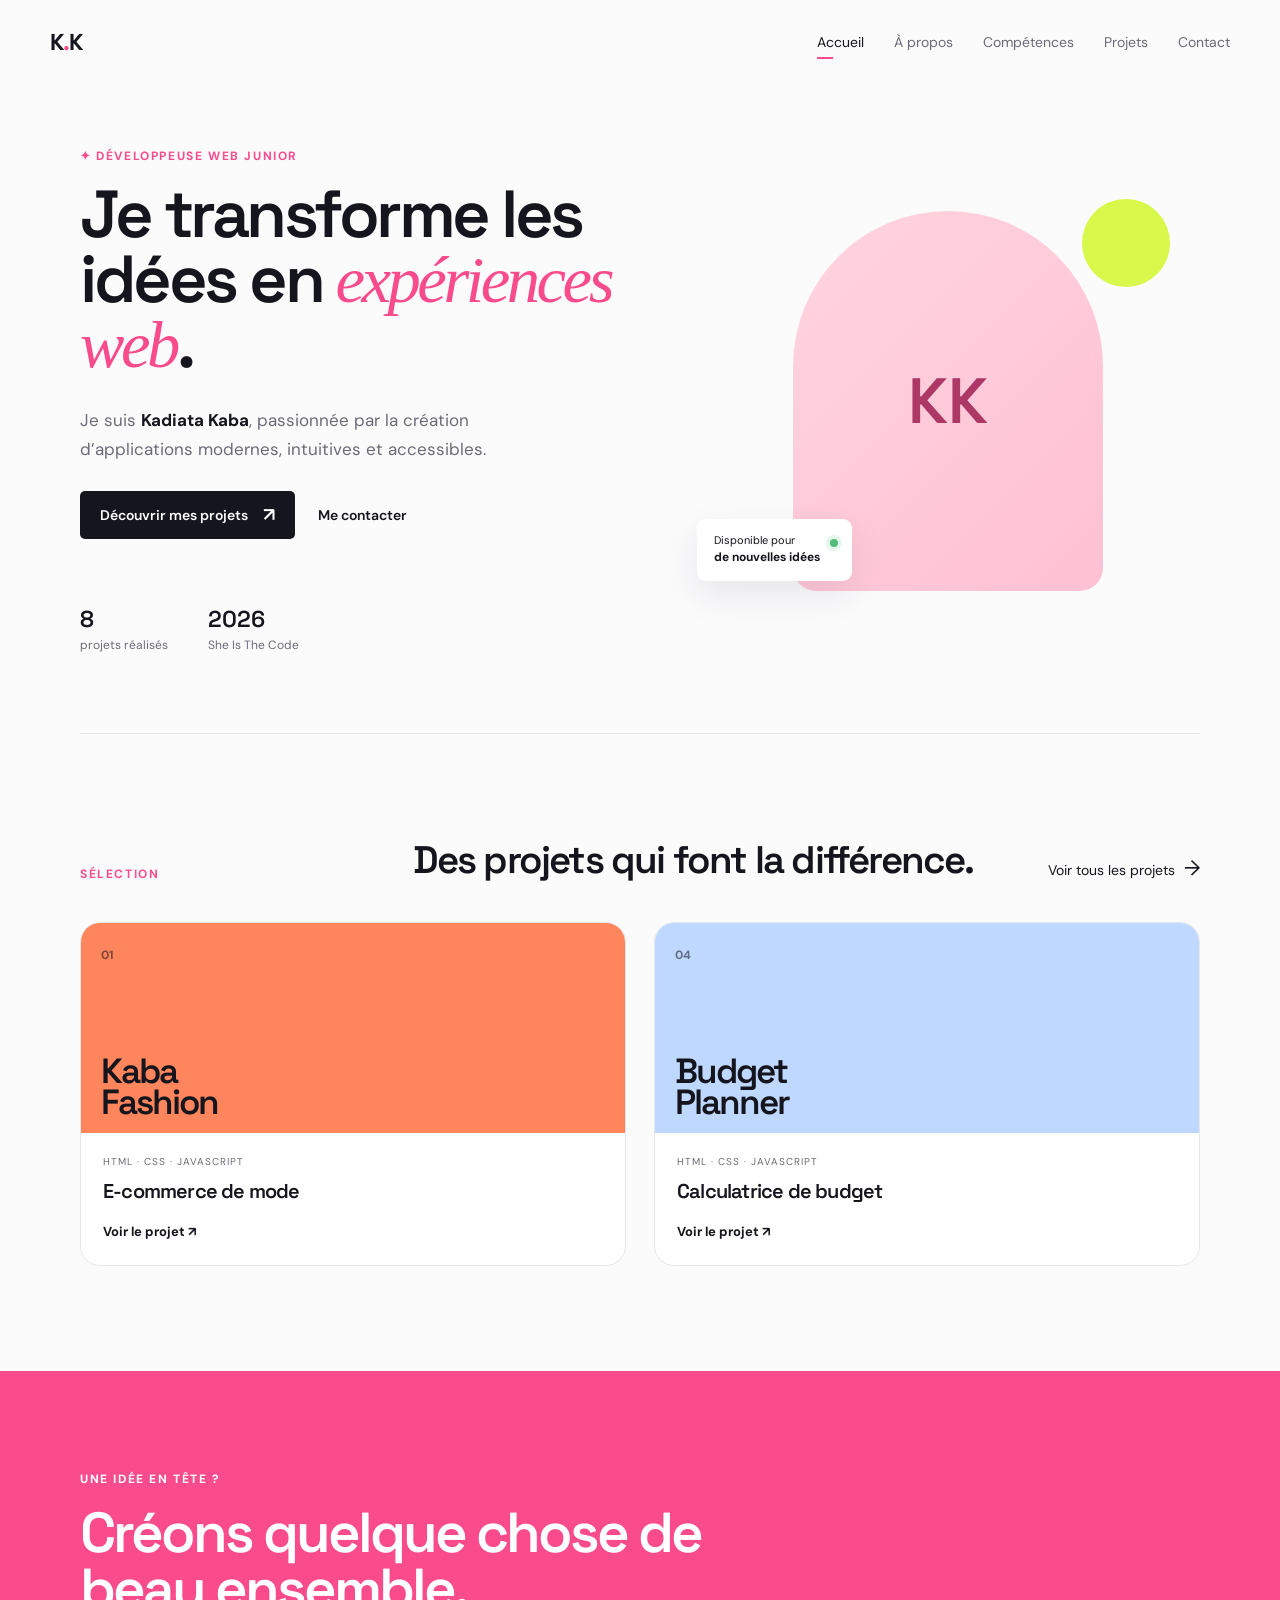
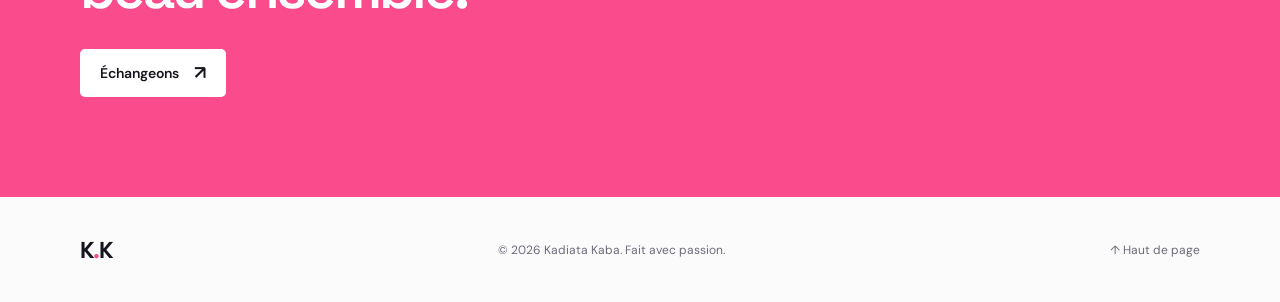
==== index.html @ d0dee3c1 "mon premier commit" ====
<!DOCTYPE html>
<html lang="fr">
<head>
  <meta charset="UTF-8">
  <meta name="viewport" content="width=device-width, initial-scale=1.0">
  <meta name="description" content="Portfolio de Kadiata Kaba, développeuse web formée chez She Is The Code.">
  <title>Kadiata Kaba — Développeuse Web</title>
  <link rel="preconnect" href="https://fonts.googleapis.com">
  <link rel="preconnect" href="https://fonts.gstatic.com" crossorigin>
  <link href="https://fonts.googleapis.com/css2?family=DM+Sans:wght@400;500;600;700&family=Space+Grotesk:wght@500;600;700&display=swap" rel="stylesheet">
  <link rel="stylesheet" href="style.css">
</head>
<body>
  <header class="site-header"><a class="brand" href="index.html">K<span>.</span>K</a><button class="menu-toggle" aria-label="Ouvrir le menu" aria-expanded="false"><i></i><i></i></button><nav><a class="active" href="index.html">Accueil</a><a href="about.html">À propos</a><a href="skills.html">Compétences</a><a href="projects.html">Projets</a><a href="contact.html">Contact</a></nav></header>
  <main>
    <section class="hero container">
      <div class="hero-copy reveal"><p class="eyebrow">✦ Développeuse web junior</p><h1>Je transforme les idées en <em>expériences web</em>.</h1><p class="lead">Je suis <strong>Kadiata Kaba</strong>, passionnée par la création d’applications modernes, intuitives et accessibles.</p><div class="hero-actions"><a class="button primary" href="projects.html">Découvrir mes projets <span>↗</span></a><a class="button text-button" href="contact.html">Me contacter</a></div><div class="mini-stats"><div><b>8</b><span>projets réalisés</span></div><div><b>2026</b><span>She Is The Code</span></div></div></div>
      <div class="portrait-wrap reveal"><div class="orb orb-one"></div><div class="portrait"><img src="photo.jpg" alt="Portrait de Kadiata Kaba" onerror="this.style.display='none';this.parentElement.classList.add('photo-missing')"><span class="initials">KK</span></div><div class="floating-card">Disponible pour<br><b>de nouvelles idées</b><span class="pulse"></span></div></div>
    </section>
    <section class="featured section container"><div class="section-intro"><p class="eyebrow">Sélection</p><h2>Des projets qui font la différence.</h2><a href="projects.html">Voir tous les projets <span>→</span></a></div><div class="project-grid compact"><article class="project-card reveal"><div class="project-visual coral"><span>01</span><b>Kaba<br>Fashion</b></div><div class="project-info"><p>HTML · CSS · JavaScript</p><h3>E-commerce de mode</h3><a href="https://kabakadiata718-create.github.io/Kaba-Fashion/" target="_blank" rel="noopener">Voir le projet ↗</a></div></article><article class="project-card reveal"><div class="project-visual blue"><span>04</span><b>Budget<br>Planner</b></div><div class="project-info"><p>HTML · CSS · JavaScript</p><h3>Calculatrice de budget</h3><a href="https://kabakadiata718-create.github.io/CalculatriceBudget/" target="_blank" rel="noopener">Voir le projet ↗</a></div></article></div></section>
    <section class="cta-band"><div class="container"><p class="eyebrow">Une idée en tête ?</p><h2>Créons quelque chose de beau ensemble.</h2><a class="button light" href="contact.html">Échangeons <span>↗</span></a></div></section>
  </main><footer><a class="brand" href="index.html">K<span>.</span>K</a><p>© <span id="year"></span> Kadiata Kaba. Fait avec passion.</p><a href="#top" class="back-top">↑ Haut de page</a></footer><script src="script.js"></script>
</body></html>
---- style.css ----
:root{--ink:#15151d;--muted:#6b6b78;--paper:#fbfbfc;--line:#e7e6eb;--pink:#fa4b8c;--lime:#d8f84b;--orange:#ff855d;--blue:#bfd8ff;--radius:20px}*{box-sizing:border-box}html{scroll-behavior:smooth}body{margin:0;background:var(--paper);color:var(--ink);font-family:'DM Sans',sans-serif}.container{width:min(1120px,calc(100% - 48px));margin:auto}.site-header{height:84px;display:flex;align-items:center;justify-content:space-between;width:min(1180px,calc(100% - 48px));margin:auto;position:relative;z-index:5}.brand{font:700 23px 'Space Grotesk';text-decoration:none;color:var(--ink);letter-spacing:-1px}.brand span{color:var(--pink)}nav{display:flex;gap:30px}nav a{font-size:14px;color:var(--muted);text-decoration:none;padding:8px 0;position:relative}nav a:hover,nav .active{color:var(--ink)}nav .active:after{content:'';position:absolute;bottom:0;left:0;width:16px;height:2px;background:var(--pink)}.menu-toggle{display:none}.hero{min-height:630px;display:grid;grid-template-columns:1.05fr .95fr;align-items:center;gap:60px;padding:64px 0 80px}.eyebrow{color:var(--pink);font-size:12px;font-weight:700;letter-spacing:1.6px;text-transform:uppercase;margin:0 0 18px}.hero h1,.page-title{font:600 clamp(44px,5.2vw,75px)/.98 'Space Grotesk';letter-spacing:-3.5px;margin:0}.hero h1 em,.page-title em{font-family:Georgia,serif;font-weight:400;color:var(--pink)}.lead{max-width:500px;color:var(--muted);line-height:1.7;font-size:17px;margin:28px 0}.lead strong{color:var(--ink)}.hero-actions{display:flex;gap:23px;align-items:center}.button{border:0;display:inline-flex;align-items:center;justify-content:center;gap:15px;padding:15px 20px;border-radius:5px;text-decoration:none;font:600 14px 'DM Sans';cursor:pointer;transition:.25s}.button span{font-size:19px;line-height:0}.primary{background:var(--ink);color:#fff}.primary:hover{background:var(--pink);transform:translateY(-2px)}.text-button{color:var(--ink);padding-left:0}.mini-stats{display:flex;gap:40px;margin-top:65px}.mini-stats div{display:grid;gap:3px}.mini-stats b{font:600 23px 'Space Grotesk'}.mini-stats span{color:var(--muted);font-size:12px}.portrait-wrap{height:440px;position:relative;display:grid;place-items:center}.portrait{height:380px;width:310px;border-radius:160px 160px 24px 24px;background:linear-gradient(135deg,#ffd5df,#ffc0d4);overflow:hidden;position:relative;z-index:1}.portrait img,.about-photo img{width:100%;height:100%;object-fit:cover;display:block}.initials{display:none;font:600 64px 'Space Grotesk';color:#ad3865}.photo-missing{display:grid;place-items:center}.photo-missing .initials{display:block}.orb{position:absolute;border-radius:50%;background:var(--lime)}.orb-one{height:88px;width:88px;top:18px;right:30px}.floating-card{position:absolute;z-index:2;bottom:40px;left:0;padding:14px 32px 14px 17px;background:#fff;border-radius:9px;box-shadow:0 14px 35px #28233318;font-size:11px;line-height:1.45}.floating-card b{font-size:12px}.pulse{position:absolute;width:8px;height:8px;background:#50be78;border-radius:50%;right:14px;top:20px;box-shadow:0 0 0 4px #50be7825}.section{padding:105px 0}.featured{border-top:1px solid var(--line)}.section-intro{display:grid;grid-template-columns:1fr 2fr auto;align-items:end;gap:30px;margin-bottom:40px}.section-intro .eyebrow{margin:0}.section-intro h2,.progress-section h2{font:600 clamp(27px,3vw,40px)/1.1 'Space Grotesk';letter-spacing:-1.8px;margin:0}.section-intro>a{color:var(--ink);font-size:14px;text-decoration:none;white-space:nowrap}.section-intro>a span{font-size:21px;margin-left:5px}.project-grid{display:grid;grid-template-columns:repeat(2,1fr);gap:28px}.project-grid.full{grid-template-columns:repeat(3,1fr);padding:65px 0 115px}.project-card{background:#fff;border:1px solid var(--line);border-radius:var(--radius);overflow:hidden;transition:.3s}.project-card:hover{transform:translateY(-7px);box-shadow:0 16px 38px #26233b12}.project-visual{height:210px;padding:20px;position:relative;overflow:hidden}.project-visual span{font-size:12px;font-weight:bold;opacity:.55}.project-visual b{position:absolute;left:20px;bottom:16px;font:600 35px/.86 'Space Grotesk';letter-spacing:-2px}.coral{background:var(--orange)}.yellow{background:#f9d657}.lilac{background:#d9c2ff}.blue{background:var(--blue)}.dark{background:#27262c;color:#fff}.peach{background:#f8d0c4}.green{background:#b8e6bf}.sky{background:#bce7f6}.project-info{padding:22px 22px 24px}.project-info>p:first-child{font-size:10px;letter-spacing:1px;color:var(--muted);text-transform:uppercase;margin:0}.project-info h3{font:600 20px 'Space Grotesk';letter-spacing:-.8px;margin:10px 0 16px}.project-info a{font-size:13px;color:var(--ink);font-weight:bold;text-decoration:none}.description{color:var(--muted);font-size:13px;line-height:1.5;margin:-5px 0 17px!important}.cta-band{background:var(--pink);color:#fff;padding:100px 0}.cta-band .eyebrow{color:#fff}.cta-band h2{font:600 clamp(35px,4.4vw,59px)/1 'Space Grotesk';max-width:650px;letter-spacing:-3px;margin:0 0 32px}.light{background:#fff;color:var(--ink)}.light:hover{transform:translateY(-2px)}footer{width:min(1120px,calc(100% - 48px));min-height:105px;display:flex;gap:25px;align-items:center;justify-content:space-between;margin:auto}footer p,footer a{color:var(--muted);font-size:12px;text-decoration:none}.page{padding-top:86px}.page-title{max-width:850px}.about-layout{display:grid;grid-template-columns:330px 1fr;gap:105px;align-items:center;padding:80px 0 60px}.about-photo{height:390px;border-radius:180px 180px 20px 20px;background:#ffd1df;overflow:hidden}.about-copy{max-width:550px}.about-copy p,.contact-copy>p{color:var(--muted);font-size:17px;line-height:1.8;margin:0 0 19px}.about-copy strong{color:var(--ink)}.about-copy .button{margin-top:15px}.timeline{max-width:750px;margin:auto}.timeline-item{display:grid;grid-template-columns:70px 1fr;gap:20px;padding:24px 0;border-top:1px solid var(--line)}.timeline-item span{font:600 16px 'Space Grotesk';color:var(--pink)}.timeline-item h3{margin:0 0 8px;font:600 20px 'Space Grotesk'}.timeline-item p{margin:0;color:var(--muted);font-size:14px}.skills-grid{display:grid;grid-template-columns:repeat(3,1fr);gap:20px;padding:70px 0 105px}.skill-card{background:#fff;border:1px solid var(--line);border-radius:14px;padding:30px;min-height:280px}.skill-icon{font:600 25px 'Space Grotesk';color:var(--pink)}.skill-card h2{font:600 23px 'Space Grotesk';margin:31px 0 12px;letter-spacing:-1px}.skill-card p{color:var(--muted);font-size:14px;line-height:1.6}.tags{display:flex;gap:7px;flex-wrap:wrap;margin-top:21px}.tags span{background:#f1f0f4;padding:5px 8px;border-radius:3px;font-size:10px;font-weight:bold}.progress-section{background:var(--ink);color:#fff;margin:0 calc((100vw - min(1120px,calc(100vw - 48px)))/-2);padding:82px max(calc((100vw - min(1120px,calc(100vw - 48px)))/2),24px);display:grid;grid-template-columns:1fr 1fr;gap:85px}.progress-section .eyebrow{color:var(--lime)}.progress-list>div{margin-bottom:22px}.progress-list p{display:flex;justify-content:space-between;margin:0 0 8px;font-size:13px}.progress-list i{display:block;height:4px;background:#ffffff2e;border-radius:3px}.progress-list em{display:block;height:100%;width:var(--progress);background:var(--lime);border-radius:3px}.contact-layout{display:grid;grid-template-columns:1fr 1fr;gap:100px;padding:75px 0 115px}.contact-link{font:600 clamp(21px,2.5vw,31px) 'Space Grotesk';color:var(--ink);text-decoration:none;display:block;margin:34px 0 10px;word-break:break-word}.contact-link span{color:var(--pink)}.note{font-size:11px!important}.socials{margin:35px 0}.socials a{font-size:13px;font-weight:bold;color:var(--ink);text-decoration:none}.outline{border:1px solid var(--ink);color:var(--ink);background:transparent}.contact-form{background:#fff;border:1px solid var(--line);padding:34px;border-radius:14px}.contact-form label{display:block;font-size:12px;font-weight:bold;margin-bottom:19px}.contact-form input,.contact-form textarea{font:400 14px 'DM Sans';width:100%;display:block;margin-top:9px;padding:12px 0;border:0;border-bottom:1px solid var(--line);outline:0;background:transparent;resize:vertical}.contact-form input:focus,.contact-form textarea:focus{border-color:var(--pink)}.contact-form .button{margin-top:8px;width:100%}.reveal{opacity:0;transform:translateY(18px);transition:opacity .65s ease,transform .65s ease}.reveal.visible{opacity:1;transform:none}@media(max-width:800px){.site-header{height:72px}.menu-toggle{display:grid;gap:5px;width:34px;background:transparent;border:0;padding:8px}.menu-toggle i{height:2px;background:var(--ink);width:100%;display:block}nav{display:none;position:absolute;right:0;top:62px;width:210px;background:#fff;border:1px solid var(--line);padding:15px;box-shadow:0 10px 30px #2222;flex-direction:column;gap:5px}nav.open{display:flex}nav a{padding:10px}.hero{grid-template-columns:1fr;padding-top:40px;gap:30px}.portrait-wrap{grid-row:1;height:330px}.portrait{height:295px;width:235px}.orb-one{right:8%;top:4px}.mini-stats{margin-top:35px}.section-intro{grid-template-columns:1fr;gap:15px}.section-intro a{justify-self:start}.project-grid.full,.skills-grid{grid-template-columns:repeat(2,1fr)}.about-layout,.contact-layout,.progress-section{grid-template-columns:1fr;gap:42px}.about-layout{padding-top:55px}.about-photo{max-width:290px;height:350px}.page{padding-top:55px}}@media(max-width:520px){.container,.site-header,footer{width:min(100% - 32px,1120px)}.hero h1,.page-title{letter-spacing:-2.5px}.hero{min-height:auto;padding-bottom:55px}.hero-actions{gap:14px}.button{padding:13px 15px}.project-grid,.project-grid.full,.skills-grid{grid-template-columns:1fr}.project-grid.full{padding-top:48px}.project-visual{height:185px}.section{padding:75px 0}.cta-band{padding:75px 0}.mini-stats{gap:25px}.contact-layout{padding:55px 0 75px}.contact-form{padding:24px 20px}footer{padding:28px 0;min-height:0;flex-wrap:wrap}.back-top{margin-left:auto}.progress-section{margin:0 -16px;padding:60px 16px}}
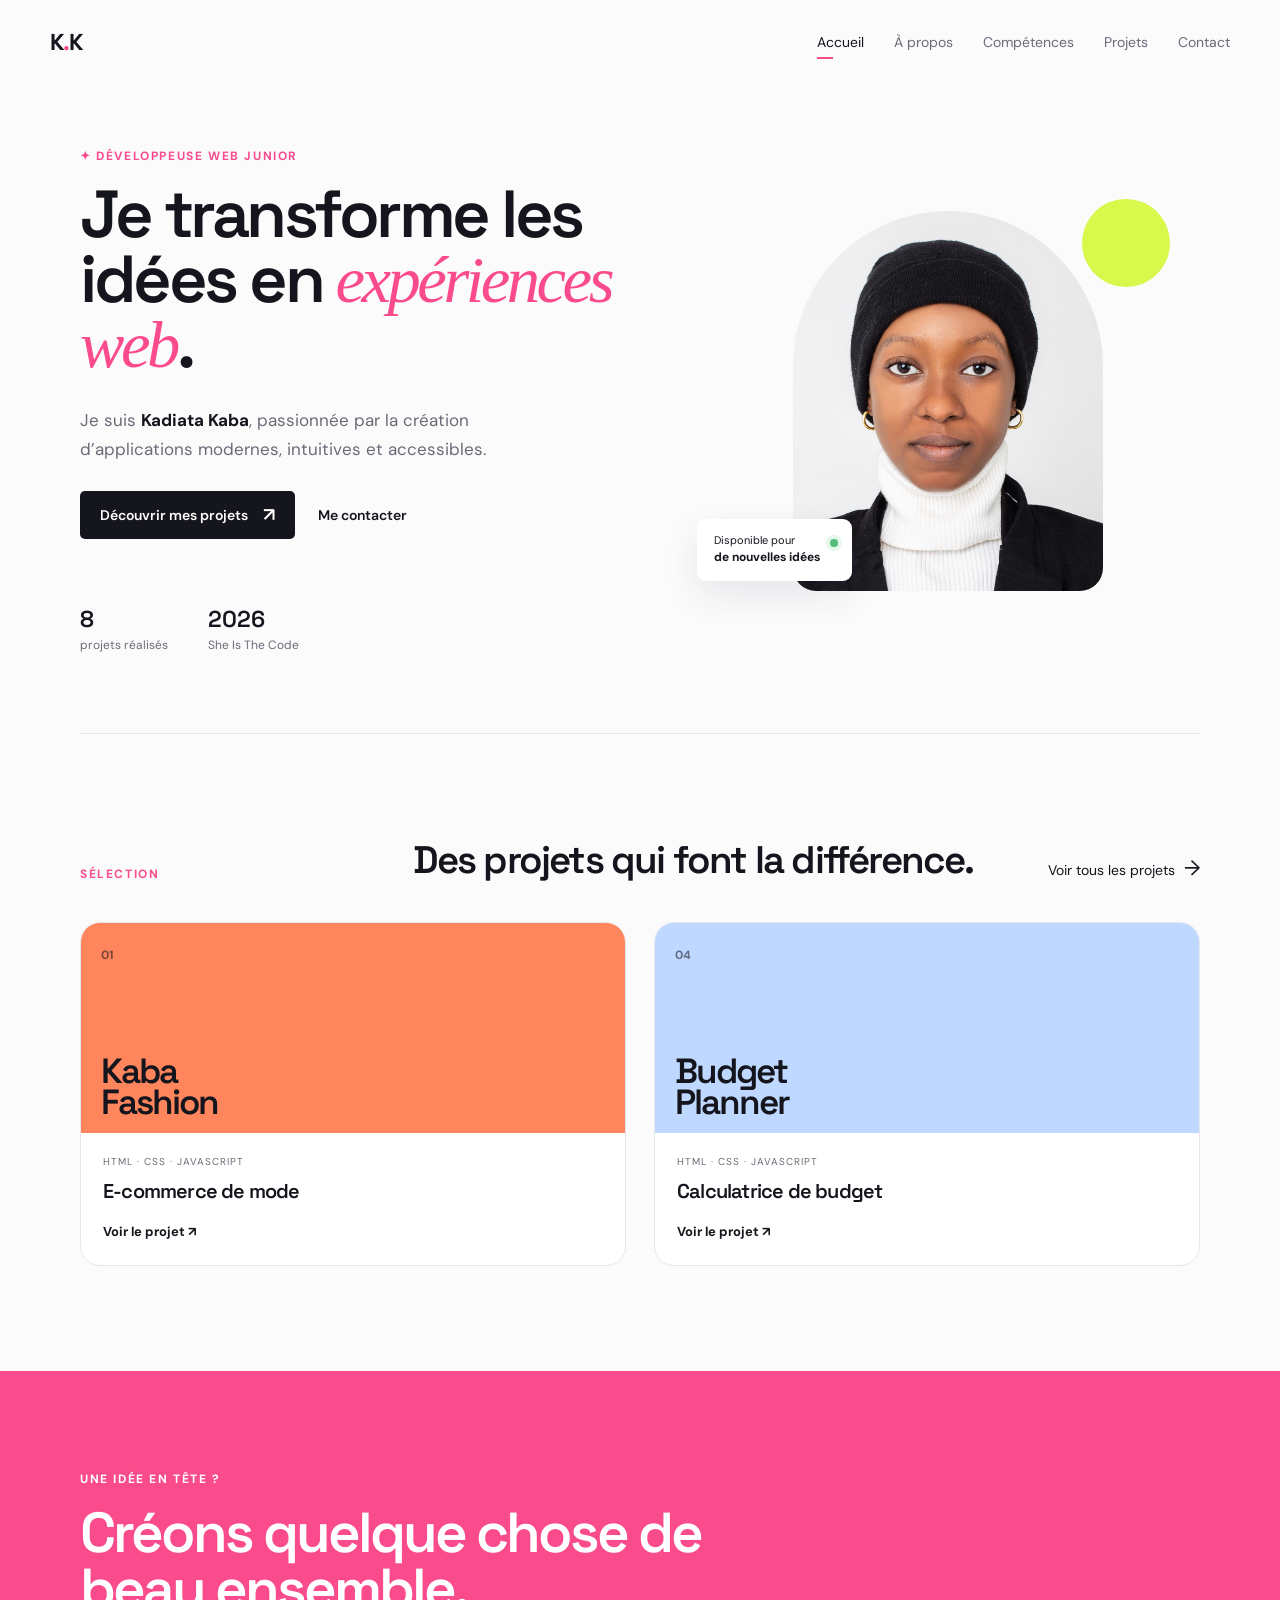
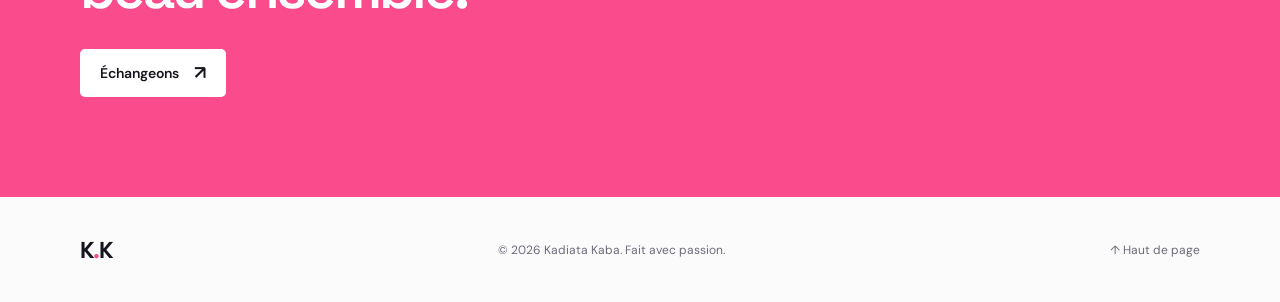
==== commit ab6fc091: "mon deuxieme commit" ====
--- a/index.html
+++ b/index.html
@@ -15,7 +15,7 @@
   <main>
     <section class="hero container">
       <div class="hero-copy reveal"><p class="eyebrow">✦ Développeuse web junior</p><h1>Je transforme les idées en <em>expériences web</em>.</h1><p class="lead">Je suis <strong>Kadiata Kaba</strong>, passionnée par la création d’applications modernes, intuitives et accessibles.</p><div class="hero-actions"><a class="button primary" href="projects.html">Découvrir mes projets <span>↗</span></a><a class="button text-button" href="contact.html">Me contacter</a></div><div class="mini-stats"><div><b>8</b><span>projets réalisés</span></div><div><b>2026</b><span>She Is The Code</span></div></div></div>
-      <div class="portrait-wrap reveal"><div class="orb orb-one"></div><div class="portrait"><img src="photo.jpg" alt="Portrait de Kadiata Kaba" onerror="this.style.display='none';this.parentElement.classList.add('photo-missing')"><span class="initials">KK</span></div><div class="floating-card">Disponible pour<br><b>de nouvelles idées</b><span class="pulse"></span></div></div>
+      <div class="portrait-wrap reveal"><div class="orb orb-one"></div><div class="portrait"><img src="Photo.jpg" alt="Portrait de Kadiata Kaba" onerror="this.style.display='none';this.parentElement.classList.add('photo-missing')"><span class="initials">KK</span></div><div class="floating-card">Disponible pour<br><b>de nouvelles idées</b><span class="pulse"></span></div></div>
     </section>
     <section class="featured section container"><div class="section-intro"><p class="eyebrow">Sélection</p><h2>Des projets qui font la différence.</h2><a href="projects.html">Voir tous les projets <span>→</span></a></div><div class="project-grid compact"><article class="project-card reveal"><div class="project-visual coral"><span>01</span><b>Kaba<br>Fashion</b></div><div class="project-info"><p>HTML · CSS · JavaScript</p><h3>E-commerce de mode</h3><a href="https://kabakadiata718-create.github.io/Kaba-Fashion/" target="_blank" rel="noopener">Voir le projet ↗</a></div></article><article class="project-card reveal"><div class="project-visual blue"><span>04</span><b>Budget<br>Planner</b></div><div class="project-info"><p>HTML · CSS · JavaScript</p><h3>Calculatrice de budget</h3><a href="https://kabakadiata718-create.github.io/CalculatriceBudget/" target="_blank" rel="noopener">Voir le projet ↗</a></div></article></div></section>
     <section class="cta-band"><div class="container"><p class="eyebrow">Une idée en tête ?</p><h2>Créons quelque chose de beau ensemble.</h2><a class="button light" href="contact.html">Échangeons <span>↗</span></a></div></section>
